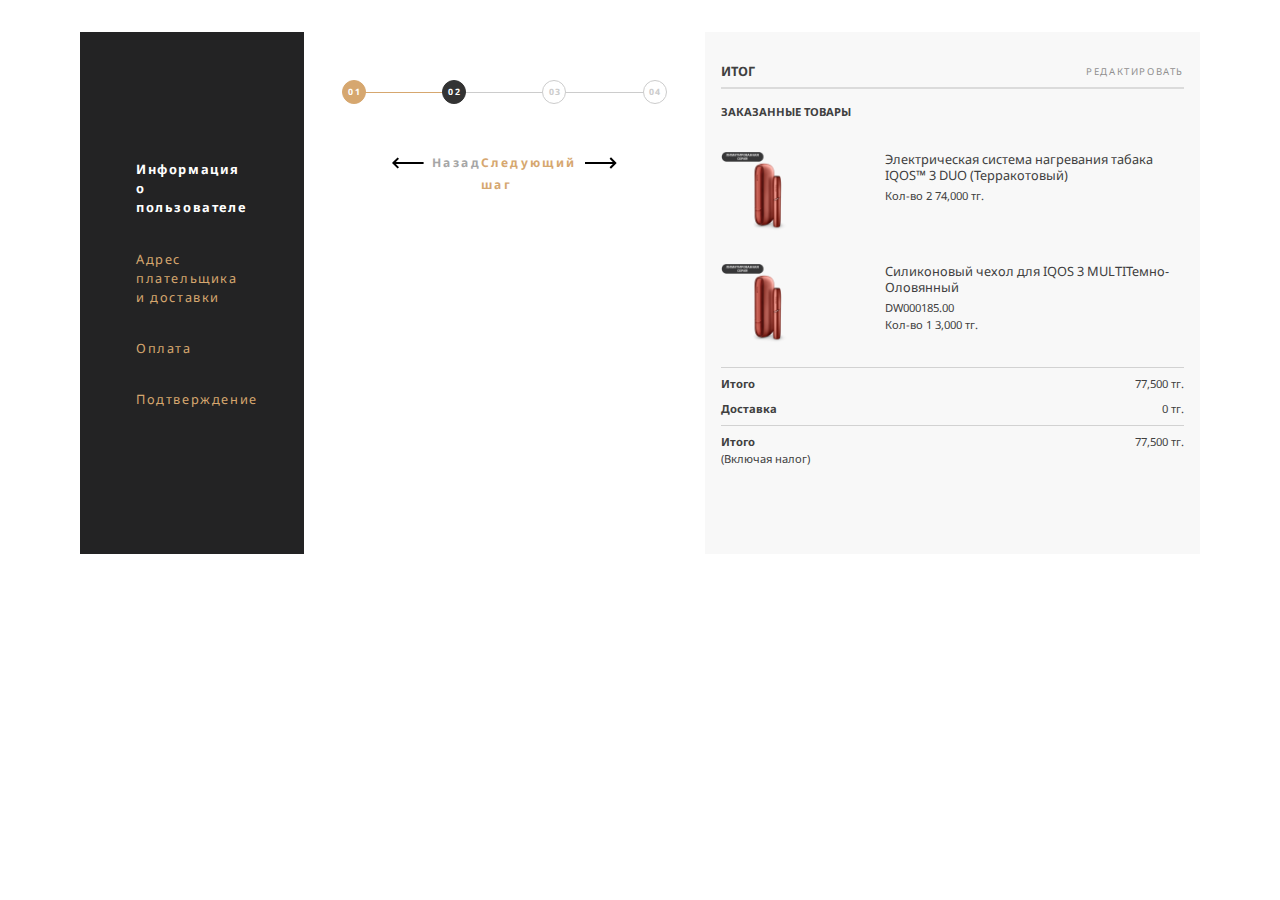
==== step-three.html @ e8b132f7 "payout" ====
<!DOCTYPE html>
<html lang="en">
<head>
    <meta charset="UTF-8">
    <meta name="viewport" content="width=device-width, initial-scale=1.0">
    <meta http-equiv="X-UA-Compatible" content="ie=edge">
    <title>Document</title>
    <link rel="stylesheet" href="bootstrap-4.4.0-dist/css/bootstrap.min.css">
    <link rel="stylesheet" href="main.css">
</head>
<body>
    <div class="global-margin">
        <div class="d-flex d-lg-none total-mobile-dropdown justify-content-end" id="total-drop">
            <b>Итог<br>77,500 тг.</b>
            <i class="icon-arrow"></i>
        </div>
        <div class="flex-row checkout-window d-flex">
            <div class="flex-column d-xl-block d-none profile-menu">
                <a class="d-block active" href="#">Информация о пользователе</a>
                <a class="d-block" href="#">Адрес плательщика и доставки</a>
                <a class="d-block" href="#">Оплата</a>
                <a class="d-block" href="#">Подтверждение</a>
            </div>
            <div class="d-flex flex-column profile-personal">
                <div class="personal-header">
                    <h4 class="d-lg-none text-center">Адрес плательщика и доставки</h4>
                    <ul class="step">
                        <li class="step-item">
                            <a data-content="01"></a>
                        </li>
                        <li class="step-item active">
                            <a href="#" data-content="02"></a>
                        </li>
                        <li class="step-item">
                            <a data-content="03"></a>
                        </li>
                        <li class="step-item">
                            <a data-content="04"></a>
                        </li>
                    </ul>
                </div>
                <div class="d-flex justify-content-between">
                        <a class="d-flex justify-content-center align-content-center" href="#">
                                <span class="btn-icon px-2">
                                    <span class="icon-wrap">
                                        <svg width="32" height="12" viewBox="0 0 32 12"><path class="path path-gold" d="M1.4,4.6L1.4,4.6l4.2-4.2l1.4,1.4L3.8,5h27.8v2H3.8l3.2,3.2l-1.4,1.4L0,6L1.4,4.6z"></path></svg>
                                    </span>
                                </span>
                                <span class="btn-text" style="color: #a6a6a6;">Назад</span>
                        </a>
                        <a class="d-flex justify-content-center align-content-center" href="#">
                                <span class="btn-text">Следующий шаг</span>
                                <span class="btn-icon px-2">
                                    <span class="icon-wrap">
                                            <svg width="32" height="12" viewBox="0 0 32 12">
                                                    <path class="path path-arrow" d="M30.243,7.414 L30.242,7.414 L26.000,11.656 L24.586,10.242 L27.828,7.000 L-0.000,7.000 L-0.000,4.999 L27.828,4.999 L24.586,1.757 L26.000,0.343 L31.657,6.000 L30.243,7.414 Z"></path>
                                                </svg>
                                    </span>
                                </span>
                        </a>
                </div>
            </div>
            <div class="d-none d-lg-flex profile-banner flex-column checkout-total">
                    <div class="d-flex justify-content-between checkout-total-header align-content-end">
                        <h5 class="m-0">ИТОГ</h5>
                        <a class="d-flex align-self-end" href="#">РЕДАКТИРОВАТЬ</a>
                    </div>
                    <h6>ЗАКАЗАННЫЕ ТОВАРЫ</h6>
                    <div class="row my-3">
                        <div class="col-lg-4 col-3 col-sm-2 img-wrapper">
                            <img src="img/28.png" alt="">
                        </div>
                        <div class="col-lg-8 col-9 col-sm-10">
                            <p>Электрическая система нагревания табака IQOS™ 3 DUO (Терракотовый)</p>
                            <div class="inline-flex">
                                <span>Кол-во 2</span>
                                <span class="pr-2">74,000 тг.</span>
                            </div>
                        </div>
                    </div>
                    <div class="row my-3">
                        <div class="col-lg-4 col-3 col-sm-2 img-wrapper">
                            <img src="img/28.png" alt="">
                        </div>
                        <div class="col-lg-8 col-9 col-sm-10">
                            <p>Силиконовый чехол для IQOS 3 MULTIТемно-Оловянный</p>
                            <span>DW000185.00</span>
                            <div class="inline-flex">
                                <span>Кол-во 1</span>
                                <span class="pr-2">3,000 тг.</span>
                            </div>
                        </div>
                    </div>
                    <div class="total pt-2 mt-2">
                        <div class="d-flex mb-2 justify-content-between">
                            <b>Итого</b>
                            <span>77,500 тг.</span>
                        </div>
                        <div class="d-flex justify-content-between">
                            <b>Доставка</b>
                            <span>0 тг.</span>
                        </div>
                    </div>
                    <div class="total pt-2 mt-2">
                        <div class="d-flex justify-content-between">
                            <b>Итого</b>
                            <span>77,500 тг.</span>
                        </div>
                        <span>(Включая налог)</span>
                    </div>
            </div>
        </div>
    </div>
    <script src="jquery.min.js"></script>
    <script src="popper.min.js"></script>
    <script src="bootstrap-4.4.0-dist/js/bootstrap.min.js"></script>
    <script src="main.js"></script>
</body>
</html>
---- main.css ----
@import url('https://fonts.googleapis.com/css?family=Noto+Sans:400,700');

body {
    background: #fff;
    color: #404040;
    font-family: "Noto Sans", -apple-system, system-ui, BlinkMacSystemFont, "Segoe UI", Roboto, "Helvetica Neue", sans-serif;
    font-size: 0.7rem;
    margin: 0;
    overflow-x: hidden;
    text-rendering: optimizeLegibility;
  }
  .global-margin{
    margin: 2rem 5rem;
    background: #f8f8f8;
  }
  p{
    font-size: .8rem;
    line-height: 1.3;
  }
  a{
    font-size: .8rem;
    color: #d6a76f;
    padding: 1rem 0;
    letter-spacing: .1rem;
  }
  a.active{
    color: #fff;
    padding: 0;
    padding-bottom: 1rem;
    font-weight: bold;
  }
  a:hover{
    color: #fff;
    transition: .5s;
    text-decoration: none;
  }
.profile-menu{
  padding: 8rem 3.5rem;
  background-color: #232324;
  width: 20%;
}
.profile-personal{
  padding: 3rem 5rem;
  background: #fff;
}
.profile-personal h5{
  font-size: 1.125rem;
  color: #999;
  align-self: flex-end;
  margin-bottom: 0;
}
.profile-personal button{
  background: transparent;
  border: 0.05rem solid #111;
  color: #111;
  font-size: .7rem;
    padding: 0.5rem 1.5rem;
    letter-spacing: .12rem;
    font-weight: bold;
    text-transform: uppercase;
}
.profile-banner{
  background: #d9e0e8;
}
.profile-banner a{
  height: 100%;
  width: 100%;
  position: relative;
  right: 0;
  padding-bottom: 0;
}
.profile-banner img{
  position: absolute;
  bottom: 0;
  width: inherit;
}
.profile-personal-header{
  padding-bottom: .5rem;
  margin-bottom: 1rem;
}
.profile-personal label{
  font-size: .70rem;
  padding: 0.15rem 0 0 0;
  letter-spacing: .05rem;
  color: #404040;
  opacity: .5;
  margin: 0;
}
.flex-column .very-small{
  font-size: .6rem;
}
.unopened{
  color: #a9a9a9;
  align-self: center;
}
.bg-black{
  background: #000 !important;
}
.lang-select{
  border: none;
  border-bottom: 0.05rem solid #b3b3b3;
  font-size: .9rem;
  padding: 0.35rem 0;
  outline: none;
}
.edit-border{
  border-bottom: 0.05rem solid #ccc;
  padding: 0.35rem 0;
  color: #ccc;
}
.f-l-s{
  margin-bottom: 2rem !important;
}
.current-pass{
  margin-bottom: 4rem !important;
}
.btn-text {
  text-decoration: none !important;
  font-weight: 700;
  transition-delay: 0s;
  font-size: .75rem;
  letter-spacing: .15rem;
  line-height: 1.8;
  color: #d6a76f;
  display: flex;
  align-content: center;
  vertical-align: middle;
}
.btn-soft:hover{
  pointer-events: none;
}
h6{
  font-size: .8rem;
  font-weight: 700;
  letter-spacing: .1rem;
  margin: 0 0 1rem 0;
}
h4{
  margin: 0 0 1rem 0;
}
.checkout-total{
  padding: 2rem 1rem;
  background: transparent !important;
  width: 60%;
}
.checkout-total a{
  width: auto !important;
  height: auto;
  padding: 0 !important;
      color: #908f8f;
    font-size: .6rem;
  padding: 2rem 1rem;
  background: transparent !important;
}
.checkout-total-header{
  border-bottom: 2px solid rgba(153,153,153,0.3);
  padding-bottom: .5rem;
  margin-bottom: 1rem;
}
.checkout-total h5{
  font-size: .8rem;
  font-weight: bold;
}
.checkout-total h6{
  font-size: .7rem;
  letter-spacing: normal;
}
.checkout-total p{
  margin-bottom: .25rem
}
.checkout-total img{
  width: auto;
  height: 5rem;
  position: relative;
}
.checkout-total .row{
  max-height: 5rem;
  height: 100%;
}
.img-wrapper{
  max-height: 5rem;
}
.checkout-total .total{
  border-top: 1px solid rgba(153,153,153,0.4);
}
.icon-arrow{
  position: relative;
}
.icon-arrow::before{
  position: relative;
  margin-left: .5rem;
  display: inline-block;
  transform: translate(0%,50%) rotate(225deg);
  border: 0.10rem solid currentColor;
  border-bottom: 0;
  border-right: 0;
  content: "";
  transition: .2s;
  height: .65rem;
  width: .65rem;
}
.drop-active .icon-arrow::before{
  transform: translate(0, 60%) rotate(45deg);
  transition: .2s;
}
.total-mobile-dropdown{
  background: #fff;
  padding: 1rem 3rem;
  font-size: .9rem;
}
 /* STEPS */
 .personal-header{
  margin-right: -5rem;
  margin-left: -5rem;
 }
.step{
  display: flex;
    flex-wrap: nowrap;
    list-style: none;
    width: 100%;
    padding: 0;
    margin: 0;
    margin-bottom: 2rem;
}
.step .step-item {
  line-height: 1;
  flex: 1 1 0;
  -ms-flex: 1;
  margin: 0;
  padding: 0;
  min-height: 1.5rem;
  height: 1.5rem;
  text-align: center;
  position: relative;
}
.step .step-item a {
  color: #999;
  display: inline-block;
  padding: 0;
  margin: 0;
  text-decoration: none;
  width: calc(1.5rem);
  height: calc(1.5rem);
}
.step .step-item:not(:first-child)::before {
  background: #d6a76f;
  content: '';
  height: 1px;
  left: -50%;
  position: absolute;
  top: 50%;
  width: 100%;
}
.step .step-item.active ~ .step-item::before {
  background: #ccc;
}
.step .step-item a::before {
  -webkit-transition: all .5s ease;
  transition: all .5s ease;
  -webkit-transition-delay: 0s;
  transition-delay: 0s;
  background: #d6a76f;
  border: 0.05rem solid #d6a76f;
  border-radius: 50%;
  content: '';
  display: block;
  left: 50%;
  position: absolute;
  top: 0;
  transform: translateX(-50%);
  width: calc(1.5rem);
  height: calc(1.5rem);
  z-index: 1;
}
.step .step-item a[data-content]::after {
  color: #fff;
  content: attr(data-content);
  display: block;
  font-size: .55rem;
  position: absolute;
  z-index: 2;
  top: 50%;
  font-weight: 700;
  text-align: center;
  letter-spacing: .08rem;
  margin: 0 0 0 .08rem;
  width: calc(1.4rem);
  transform: translate(0,-51%);
  -webkit-transition: all .5s ease;
  transition: all .5s ease;
  -webkit-transition-delay: 0s;
  transition-delay: 0s;
}
.step .step-item.active a::before {
  background: #333;
  border: 0.05rem solid #333;
}
.step .step-item.active ~ .step-item a::before {
  background: #fff;
  border: 0.05rem solid #ccc;
  color: #ccc;
}
.step .step-item.active ~ .step-item a[data-content]::after {
  color: #ccc;
}
/* /STEPS */
@media (max-width: 1024px){
  .global-margin{
    margin: 2rem 2rem;
  }
  .profile-menu{
    padding: 5rem 2rem;
  }
  a{
    font-size: .75rem;
  }
}
@media (max-width: 768px){
  .personal-header{
    margin-right: 0;
    margin-left: 0;
  }
  .checkout-window{
    flex-direction: column-reverse !important;
  }
  .profile-menu{
    display: none;
  }
  .global-margin{
    margin: 2rem 0;
  }
  .profile-personal{
    padding: 1rem;
  }
  .profile-personal .flex-row{
    flex-direction: column !important;
  }
  .profile-personal .w-50{
    width: 100% !important;
  }
  p{
    font-size: .75rem;
  }
  .dropdown-mobile{
    padding: 1rem;
  }
  .dropdown-mobile select{
    padding: .4rem .5rem;
    letter-spacing: .1rem;
    font-weight: bold;
    font-size: .8rem;
    background: #333;
    color: #fff;
    border: none;
  }
  .pr-5, .pl-5{
    padding: 0 !important;
  }
  .current-pass{
    margin-bottom: 2rem !important;
  }
  .checkout-total{
    background: #fff !important;
    width: 95%;
    margin: 2.5%;
  }
}
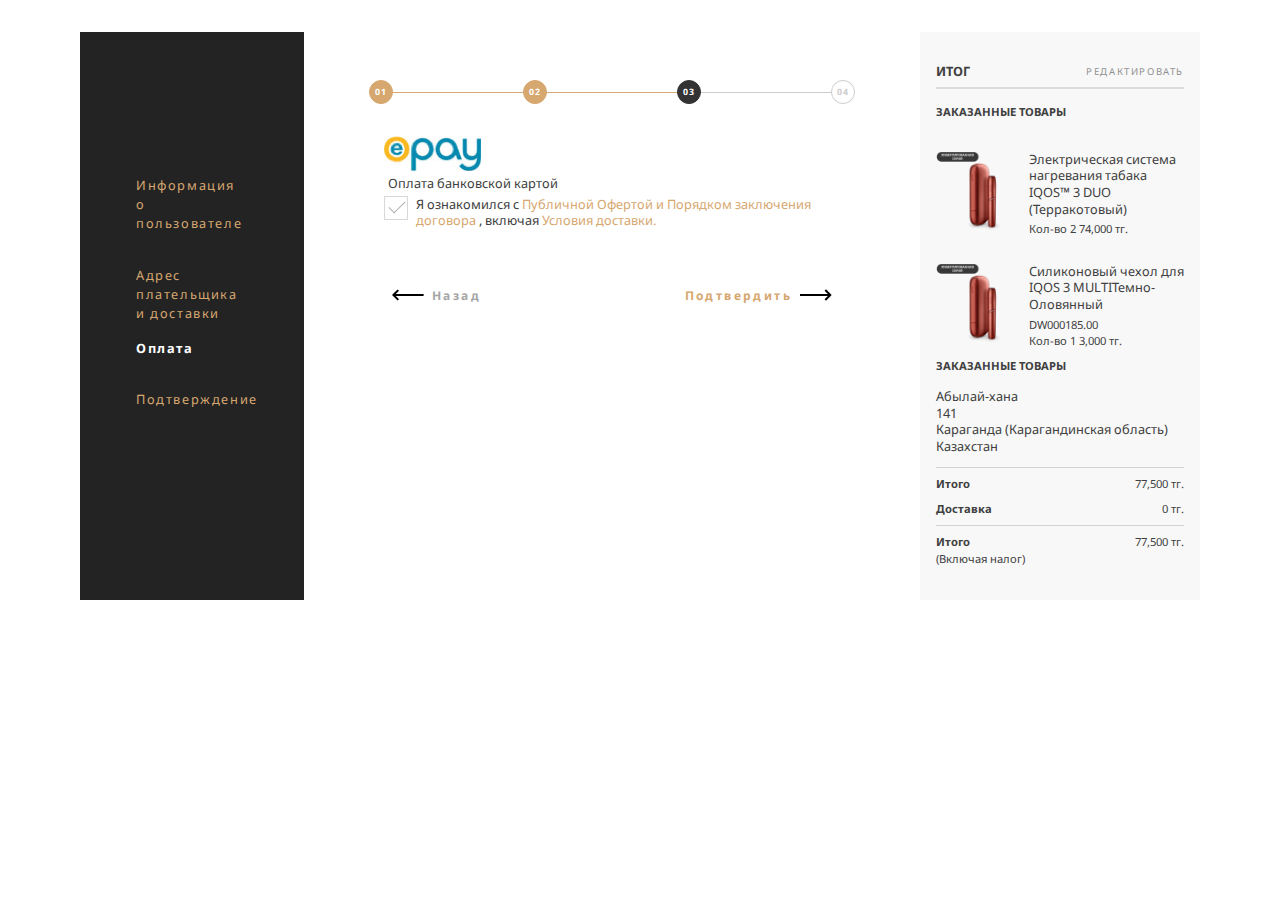
==== commit 4c3e8972: "stepthree-end" ====
--- a/step-three.html
+++ b/step-three.html
@@ -16,9 +16,9 @@
         </div>
         <div class="flex-row checkout-window d-flex">
             <div class="flex-column d-xl-block d-none profile-menu">
-                <a class="d-block active" href="#">Информация о пользователе</a>
+                <a class="d-block" href="#">Информация о пользователе</a>
                 <a class="d-block" href="#">Адрес плательщика и доставки</a>
-                <a class="d-block" href="#">Оплата</a>
+                <a class="d-block active" href="#">Оплата</a>
                 <a class="d-block" href="#">Подтверждение</a>
             </div>
             <div class="d-flex flex-column profile-personal">
@@ -28,16 +28,27 @@
                         <li class="step-item">
                             <a data-content="01"></a>
                         </li>
-                        <li class="step-item active">
+                        <li class="step-item">
                             <a href="#" data-content="02"></a>
                         </li>
-                        <li class="step-item">
+                        <li class="step-item active">
                             <a data-content="03"></a>
                         </li>
                         <li class="step-item">
                             <a data-content="04"></a>
                         </li>
                     </ul>
+                </div>
+                <div>
+                    <img src="img/epay.png" alt="">
+                    <p class="m-1">Оплата банковской картой</p>
+                    <div class="d-inline-flex mb-4">
+                        <label class="icon-checkbox">
+                            <input type="checkbox" checked="checked">
+                            <span class="checkmark"></span>
+                        </label>
+                        <p class="pl-3 ml-3">Я ознакомился с <a class="text-link" href="#">Публичной Офертой и Порядком заключения договора</a> , включая <a class="text-link" href="#">Условия доставки.</a></p>
+                    </div>
                 </div>
                 <div class="d-flex justify-content-between">
                         <a class="d-flex justify-content-center align-content-center" href="#">
@@ -49,7 +60,7 @@
                                 <span class="btn-text" style="color: #a6a6a6;">Назад</span>
                         </a>
                         <a class="d-flex justify-content-center align-content-center" href="#">
-                                <span class="btn-text">Следующий шаг</span>
+                                <span class="btn-text">Подтвердить</span>
                                 <span class="btn-icon px-2">
                                     <span class="icon-wrap">
                                             <svg width="32" height="12" viewBox="0 0 32 12">
@@ -91,6 +102,13 @@
                             </div>
                         </div>
                     </div>
+                    <h6>ЗАКАЗАННЫЕ ТОВАРЫ</h6>
+                    <p>
+                        Абылай-хана<br>
+                        141<br>
+                        Караганда (Карагандинская область) <br>
+                        Казахстан
+                    </p>
                     <div class="total pt-2 mt-2">
                         <div class="d-flex mb-2 justify-content-between">
                             <b>Итого</b>
--- a/main.css
+++ b/main.css
@@ -303,7 +303,82 @@
 .step .step-item.active ~ .step-item a[data-content]::after {
   color: #ccc;
 }
+.text-link{
+  color: #d6a76f;
+  letter-spacing: normal;
+}
+.text-link:hover{
+  color: #d6a76f;
+}
 /* /STEPS */
+
+/* icon checkbox */
+
+.icon-checkbox {
+  display: block;
+  position: relative;
+  cursor: pointer;
+  -webkit-user-select: none;
+  -moz-user-select: none;
+  -ms-user-select: none;
+  user-select: none;
+}
+
+/* Hide the browser's default checkbox */
+.icon-checkbox input {
+  position: absolute;
+  opacity: 0;
+  cursor: pointer;
+  height: 0;
+  width: 0;
+}
+
+/* Create a custom checkbox */
+.checkmark {
+  position: absolute;
+  top: 0;
+  left: 0;
+  height: 1.5rem;
+  width: 1.5rem;
+  background-color: transparent;
+  border: 1px solid #b3b3b3;
+}
+
+/* On mouse-over, add a grey background color */
+/* .icon-checkbox:hover input ~ .checkmark {
+  background-color: #ccc;
+} */
+
+/* When the checkbox is checked, add a blue background */
+/* .icon-checkbox input:checked ~ .checkmark {
+  background-color: #2196F3;
+} */
+
+/* Create the checkmark/indicator (hidden when not checked) */
+.checkmark:after {
+  content: "";
+  position: absolute;
+  display: none;
+}
+
+/* Show the checkmark when checked */
+.icon-checkbox input:checked ~ .checkmark:after {
+  display: block;
+}
+
+/* Style the checkmark/indicator */
+.icon-checkbox .checkmark:after {
+  left: .5rem;
+  width: .5rem;
+  height: 1rem;
+  border: 0.10rem solid #666;
+  border-width: 0 0.10rem 0.10rem 0;
+  -webkit-transform: rotate(45deg);
+  -ms-transform: rotate(45deg);
+  transform: rotate(45deg);
+}
+/* /icon checkbox */
+
 @media (max-width: 1024px){
   .global-margin{
     margin: 2rem 2rem;
@@ -364,4 +439,9 @@
     width: 95%;
     margin: 2.5%;
   }
+}
+@media (min-width: 1025px){
+  .profile-personal{
+    min-width: 55%;
+  }
 }